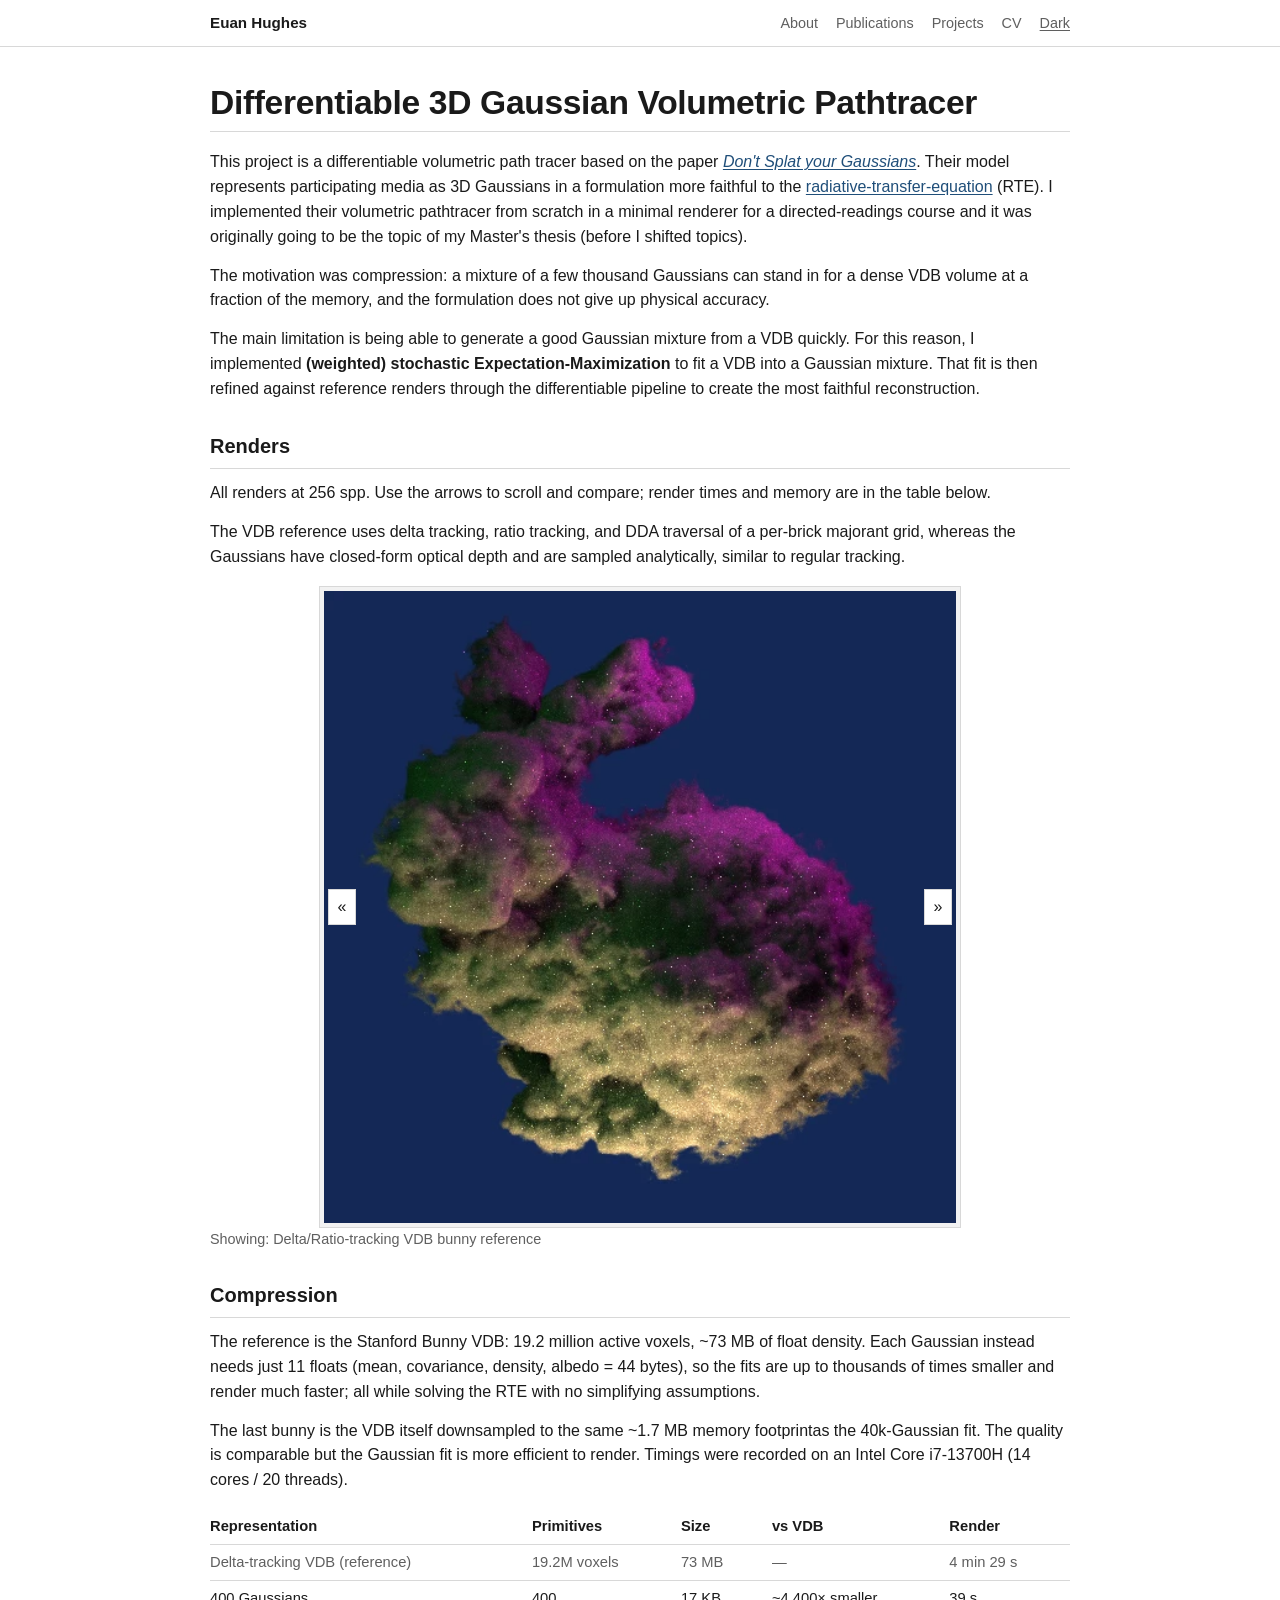
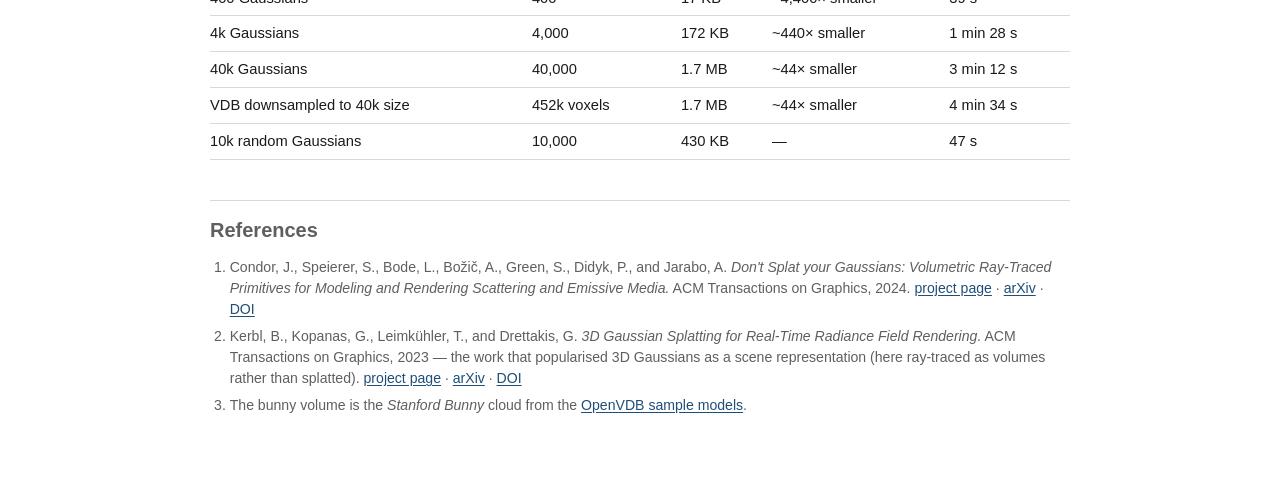
==== projects/gaussian-pathtracer/index.html @ f70f2815 "Personal website" ====
<!DOCTYPE html>
<html lang="en" data-theme="dark">
<head>
    <meta charset="UTF-8">
    <meta name="viewport" content="width=device-width, initial-scale=1.0">
    <title>Differentiable 3D Gaussian Volumetric Pathtracer - Euan Hughes</title>
    <meta name="description" content="A differentiable volumetric path tracer using 3D Gaussians in a faithful radiative-transfer formulation.">
    <link rel="icon" type="image/webp" href="../../assets/images/pfp.webp">
    <script>
        (function () {
            try {
                var t = localStorage.getItem('theme');
                if (t !== 'light' && t !== 'dark')
                    t = matchMedia('(prefers-color-scheme: light)').matches ? 'light' : 'dark';
                document.documentElement.setAttribute('data-theme', t);
            } catch (e) {}
        })();
    </script>
    <link rel="stylesheet" href="../../style.css">
    <link rel="stylesheet" href="../article.css">
    <script src="../../assets/nav.js"></script>
</head>
<body>

<site-nav home="../../"></site-nav>

<main class="pa-root">

    <h1 class="pa-title">Differentiable 3D Gaussian Volumetric Pathtracer</h1>

    <div class="pa-body">
        <p>This project is a differentiable volumetric path tracer based on the paper <a href="https://arcanous98.github.io/projectPages/gaussianVolumes.html" target="_blank" rel="noopener"><em>Don't Splat your Gaussians</em></a>. 
        Their model represents participating media as 3D Gaussians in a formulation more faithful to the <a href="https://en.wikipedia.org/wiki/Radiative_transfer" target="_blank" rel="noopener">radiative-transfer-equation</a> (RTE). 
        I implemented their volumetric pathtracer from scratch in a minimal renderer for a directed-readings course and it was originally
        going to be the topic of my Master's thesis (before I shifted topics).</p>

        <p>The motivation was compression: a mixture of a few thousand Gaussians can stand in for a
            dense VDB volume at a fraction of the memory, and the formulation does not give up physical
            accuracy.
        </p>

        <p>
        The main limitation is being able to generate a good Gaussian mixture from a VDB quickly.
        For this reason, I implemented <strong>(weighted) stochastic Expectation-Maximization</strong> to fit a
        VDB into a Gaussian mixture. That fit is then refined against reference renders through the differentiable pipeline to create
        the most faithful reconstruction.
        </p>

        <h2>Renders</h2>
        <p>All renders at 256&nbsp;spp. Use the arrows to scroll and compare; render times and memory are
        in the table below.
        </p>

        <p>The VDB reference uses delta tracking, ratio tracking, and DDA traversal of a per-brick
        majorant grid, whereas the Gaussians have closed-form optical depth and are sampled analytically, similar to regular tracking.
        </p>

        <figure class="gal gal-square" aria-label="Gaussian vs VDB renders">
            <ul class="gal-track">
                <li class="gal-slide is-active" data-label="Delta/Ratio-tracking VDB bunny reference"><img src="renders/vdb.webp"  width="512" height="512" loading="eager" decoding="async"></li>
                <li class="gal-slide" aria-hidden="true" data-label="VDB bunny compressed as 400 Gaussians"><img src="renders/g400.webp" width="512" height="512" loading="lazy" decoding="async"></li>
                <li class="gal-slide" aria-hidden="true" data-label="VDB bunny compressed as 4k Gaussians"><img src="renders/g4k.webp"  width="512" height="512" loading="lazy" decoding="async"></li>
                <li class="gal-slide" aria-hidden="true" data-label="VDB bunny compressed as 40k Gaussians"><img src="renders/g40k.webp" width="512" height="512" loading="lazy" decoding="async"></li>
                <li class="gal-slide" aria-hidden="true" data-label="VDB downsampled to the 40k-Gaussian size (~44&times; smaller)"><img src="renders/vdb44x.webp" width="512" height="512" loading="lazy" decoding="async"></li>
                <li class="gal-slide" aria-hidden="true" data-label="10k random Gaussians"><img src="renders/r10k.webp" width="512" height="512" loading="lazy" decoding="async"></li>
            </ul>
            <button class="gal-nav gal-prev" type="button" aria-label="Previous render">&laquo;</button>
            <button class="gal-nav gal-next" type="button" aria-label="Next render">&raquo;</button>
        </figure>
        <p class="gal-from">Showing: <span class="gal-label-name">Delta-tracking VDB (reference)</span></p>

        <h2>Compression</h2>
        <p>The reference is the Stanford Bunny VDB: 19.2&nbsp;million active voxels, ~73&nbsp;MB of float
        density. Each Gaussian instead needs just 11 floats (mean, covariance, density, albedo =
        44&nbsp;bytes), so the fits are up to thousands of times smaller and render much faster; 
        all while solving the RTE with no simplifying assumptions.
        </p>

        <p>The last bunny is the VDB itself downsampled to the same ~1.7&nbsp;MB memory footprintas the 40k-Gaussian fit. 
        The quality is comparable but the Gaussian fit is more efficient to render. Timings were recorded on an Intel Core i7-13700H (14 cores / 20 threads).</p>

        <table class="pa-table">
            <thead>
                <tr><th>Representation</th><th>Primitives</th><th>Size</th><th>vs VDB</th><th>Render</th></tr>
            </thead>
            <tbody>
                <tr><td>Delta-tracking VDB (reference)</td><td>19.2M voxels</td><td>73&nbsp;MB</td><td>&mdash;</td><td>4&nbsp;min&nbsp;29&nbsp;s</td></tr>
                <tr><td>400 Gaussians</td><td>400</td><td>17&nbsp;KB</td><td>~4,400&times; smaller</td><td>39&nbsp;s</td></tr>
                <tr><td>4k Gaussians</td><td>4,000</td><td>172&nbsp;KB</td><td>~440&times; smaller</td><td>1&nbsp;min&nbsp;28&nbsp;s</td></tr>
                <tr><td>40k Gaussians</td><td>40,000</td><td>1.7&nbsp;MB</td><td>~44&times; smaller</td><td>3&nbsp;min&nbsp;12&nbsp;s</td></tr>
                <tr><td>VDB downsampled to 40k size</td><td>452k voxels</td><td>1.7&nbsp;MB</td><td>~44&times; smaller</td><td>4&nbsp;min&nbsp;34&nbsp;s</td></tr>
                <tr><td>10k random Gaussians</td><td>10,000</td><td>430&nbsp;KB</td><td>&mdash;</td><td>47&nbsp;s</td></tr>
            </tbody>
        </table>
    </div>

    <footer class="pa-refs">
        <h2>References</h2>
        <ol>
            <li>Condor, J., Speierer, S., Bode, L., Bo&#382;i&#269;, A., Green, S., Didyk, P., and Jarabo, A.
                <i>Don't Splat your Gaussians: Volumetric Ray-Traced Primitives for Modeling and Rendering
                Scattering and Emissive Media.</i> ACM Transactions on Graphics, 2024.
                <a href="https://arcanous98.github.io/projectPages/gaussianVolumes.html" target="_blank" rel="noopener">project page</a> &middot;
                <a href="https://arxiv.org/abs/2405.15425" target="_blank" rel="noopener">arXiv</a> &middot;
                <a href="https://doi.org/10.1145/3711853" target="_blank" rel="noopener">DOI</a></li>
            <li>Kerbl, B., Kopanas, G., Leimk&uuml;hler, T., and Drettakis, G.
                <i>3D Gaussian Splatting for Real-Time Radiance Field Rendering.</i>
                ACM Transactions on Graphics, 2023 &mdash; the work that popularised 3D Gaussians
                as a scene representation (here ray-traced as volumes rather than splatted).
                <a href="https://repo-sam.inria.fr/fungraph/3d-gaussian-splatting/" target="_blank" rel="noopener">project page</a> &middot;
                <a href="https://arxiv.org/abs/2308.04079" target="_blank" rel="noopener">arXiv</a> &middot;
                <a href="https://doi.org/10.1145/3592433" target="_blank" rel="noopener">DOI</a></li>
            <li>The bunny volume is the <i>Stanford Bunny</i> cloud from the
                <a href="https://www.openvdb.org/download/" target="_blank" rel="noopener">OpenVDB sample models</a>.</li>
        </ol>
    </footer>

</main>

<script>
    // Single-image carousel: scroll through renders
    (function () {
        const gal = document.querySelector('.gal');
        if (!gal) return;
        const slides = [...gal.querySelectorAll('.gal-slide')];
        const labelName = document.querySelector('.gal-label-name');
        let i = 0;

        function label(slide) {
            if (labelName) labelName.textContent = slide.dataset.label;
        }
        function show(n) {
            slides[i].classList.remove('is-active');
            slides[i].setAttribute('aria-hidden', 'true');
            i = (n + slides.length) % slides.length;
            slides[i].classList.add('is-active');
            slides[i].removeAttribute('aria-hidden');
            label(slides[i]);
        }
        gal.querySelector('.gal-prev').addEventListener('click', () => show(i - 1));
        gal.querySelector('.gal-next').addEventListener('click', () => show(i + 1));
        label(slides[i]);
    })();
</script>
</body>
</html>
---- style.css ----
/* Site-wide styles. Two themes, one accent colour, no decoration. */

:root {
    --max-width: 860px;
    --nav-h: 46px;
    --font-sans: -apple-system, BlinkMacSystemFont, "Segoe UI", Roboto, Helvetica, Arial, sans-serif;
    --font-mono: ui-monospace, "DejaVu Sans Mono", Menlo, Consolas, monospace;
}

/* Dark (default) */
:root, [data-theme="dark"] {
    --bg-color: #131313;
    --bg-elevated: #1c1c1c;
    --text-color: #dcdcdc;
    --muted-color: #8d8d8d;
    --accent-color: #8fb6d9;
    --link-color: #8fb6d9;
    --border-color: #303030;
    --surface-tint: #1c1c1c;
    --gal-panel: #000;
}

/* Light */
[data-theme="light"] {
    --bg-color: #ffffff;
    --bg-elevated: #f2f2f2;
    --text-color: #1a1a1a;
    --muted-color: #5f5f5f;
    --accent-color: #1f4e79;
    --link-color: #1f4e79;
    --border-color: #d8d8d8;
    --surface-tint: #f2f2f2;
    --gal-panel: #f2f2f2;
}

body {
    margin: 0;
    padding: 0;
    font-family: var(--font-sans);
    font-size: 16px;
    color: var(--text-color);
    background: var(--bg-color);
    line-height: 1.55;
}

a { color: var(--link-color); text-decoration: underline; text-underline-offset: 2px; }
a:hover { text-decoration: none; }

/* Nav */
.nav {
    position: sticky;
    top: 0;
    z-index: 50;
    background: var(--bg-color);
    border-bottom: 1px solid var(--border-color);
}
.nav-inner {
    max-width: var(--max-width);
    margin: 0 auto;
    min-height: var(--nav-h);
    padding: 0 20px;
    display: flex;
    align-items: center;
    justify-content: space-between;
    flex-wrap: wrap;
    gap: 4px 24px;
    font-size: 0.9rem;
}
.nav a { text-decoration: none; }
.nav a:hover { text-decoration: underline; }
.nav-name { font-size: 0.95rem; color: var(--text-color); font-weight: 600; }
.nav-links { display: flex; align-items: center; gap: 18px; }
.nav-links a { color: var(--muted-color); }
.nav-links a:hover { color: var(--text-color); }

.theme-toggle {
    padding: 0;
    border: none;
    background: none;
    font: inherit;
    color: var(--muted-color);
    cursor: pointer;
    text-decoration: underline;
    text-underline-offset: 2px;
}
.theme-toggle:hover { color: var(--text-color); }
/* The toggle names the mode it switches TO. */
.theme-toggle .tt-dark { display: none; }
[data-theme="light"] .theme-toggle .tt-dark { display: inline; }
[data-theme="light"] .theme-toggle .tt-light { display: none; }

/* Page */
.container {
    max-width: var(--max-width);
    margin: 0 auto;
    padding: 0 20px 80px;
}
.container > section { margin-top: 38px; }
:where(#about, #gallery, #projects, #publications) { scroll-margin-top: 56px; }
#top { scroll-margin-top: 200px; }

section h2 {
    font-size: 1.25rem;
    font-weight: 600;
    margin: 0 0 14px;
    padding-bottom: 6px;
    border-bottom: 1px solid var(--border-color);
}

/* Header */
.header { padding: 34px 0 0; }
.header-name { display: flex; align-items: baseline; gap: 12px; flex-wrap: wrap; }
.name {
    font-size: clamp(2.1rem, 5.5vw, 2.9rem);
    font-weight: 600;
    letter-spacing: -0.01em;
    line-height: 1.1;
}
.pronunciation { font-size: 0.95rem; color: var(--muted-color); }

.hero-tagline { margin: 8px 0 0; }

.contact-row { margin: 10px 0 0; color: var(--muted-color); font-size: 0.95rem; }
.contact-row .sep { padding: 0 4px; }

.status-line { margin-top: 10px; color: var(--muted-color); max-width: 75ch; }
.status-line strong { color: var(--text-color); font-weight: 600; }

.hero-rule { height: 1px; margin-top: 20px; background: var(--border-color); }
.last-updated { margin-top: 8px; font-size: 0.82rem; color: var(--muted-color); }

/* About */
.bio p, .bio ul { margin: 0 0 10px; }
.bio ul { padding-left: 1.4em; }
.bio li { margin: 2px 0; }

/* Render carousel */
.gal-caption { color: var(--muted-color); font-size: 0.9rem; margin: 0 0 8px; }
.gal {
    position: relative;
    width: 100%;
    aspect-ratio: 16 / 9;
    overflow: hidden;
    border: 1px solid var(--border-color);
    background: var(--gal-panel);
    margin: 0;
}
.gal-track { list-style: none; margin: 0; padding: 0; }
.gal-slide {
    position: absolute;
    inset: 0;
    margin: 0;
    opacity: 0;
    transition: opacity 0.5s linear;
}
.gal-slide.is-active { opacity: 1; z-index: 1; }
.gal-slide img {
    width: 100%;
    height: 100%;
    object-fit: cover;
    object-position: center;
    display: block;
    pointer-events: none;
}

.gal-nav {
    position: absolute;
    top: 50%;
    transform: translateY(-50%);
    z-index: 3;
    width: 28px;
    height: 36px;
    display: flex;
    align-items: center;
    justify-content: center;
    padding: 0;
    border: 1px solid var(--border-color);
    background: var(--bg-color);
    color: var(--text-color);
    font-size: 1rem;
    line-height: 1;
    cursor: pointer;
}
.gal-nav:hover { background: var(--bg-elevated); }
.gal-prev { left: 8px; }
.gal-next { right: 8px; }

.gal-from { margin: 8px 0 0; font-size: 0.9rem; color: var(--muted-color); }

/* Publications */
.pub {
    display: grid;
    grid-template-columns: 160px 1fr;
    gap: 18px;
    align-items: start;
}
.pub img {
    width: 160px;
    aspect-ratio: 4 / 3;
    object-fit: cover;
    border: 1px solid var(--border-color);
}
.pub-title { font-weight: 600; margin-top: 2px; line-height: 1.35; }
.pub-meta, .pub-links { font-size: 0.9rem; color: var(--muted-color); margin-top: 5px; }

/* Projects */
.project-list { display: flex; flex-direction: column; gap: 16px; }
.project-row {
    display: grid;
    grid-template-columns: 120px 1fr;
    gap: 16px;
    align-items: start;
}
.project-thumb {
    width: 120px;
    aspect-ratio: 16 / 9;
    object-fit: cover;
    border: 1px solid var(--border-color);
}
.project-thumb-placeholder {
    width: 120px;
    aspect-ratio: 16 / 9;
    display: flex;
    align-items: center;
    justify-content: center;
    text-align: center;
    border: 1px solid var(--border-color);
    background: var(--surface-tint);
    color: var(--muted-color);
    font-size: 0.7rem;
    padding: 4px;
}
.project-info { min-width: 0; }
.project-title { font-weight: 600; }
.project-desc { color: var(--muted-color); font-size: 0.92rem; margin: 3px 0 0; }

.tag { font-size: 0.85rem; font-weight: 400; font-style: italic; color: var(--muted-color); white-space: nowrap; }

@media (prefers-reduced-motion: reduce) {
    .gal-slide { transition: none; }
}

@media (max-width: 800px) {
    .pub { grid-template-columns: 1fr; }
    .pub img { display: block; }
    .project-row { grid-template-columns: 96px 1fr; gap: 12px; }
    .project-thumb, .project-thumb-placeholder { width: 96px; }
}

@media (max-width: 640px) {
    :where(#about, #gallery, #projects, #publications) { scroll-margin-top: 96px; }

    .header { padding-top: 18px; }
    .hero-rule { margin-top: 14px; }
    #gallery { margin-top: 20px; }
    .gal { aspect-ratio: 3 / 2; }

    .nav-inner {
        flex-wrap: nowrap;
        gap: 0 8px;
        padding: 0 12px;
        font-size: 0.8rem;
    }
    .nav-links { gap: 10px; }
    .nav-links a, .theme-toggle { white-space: nowrap; }
}
---- projects/article.css ----
/* Project pages: article layout shared by everything under projects/. */

.pa-root {
    max-width: var(--max-width);
    margin: 0 auto;
    padding: 30px 20px 80px;
}

.pa-title {
    font-size: clamp(1.7rem, 4vw, 2.1rem);
    font-weight: 600;
    letter-spacing: -0.01em;
    line-height: 1.2;
    margin: 6px 0 18px;
    padding-bottom: 8px;
    border-bottom: 1px solid var(--border-color);
}

.pa-root h2 {
    font-size: 1.25rem;
    font-weight: 600;
    margin: 30px 0 12px;
    padding-bottom: 6px;
    border-bottom: 1px solid var(--border-color);
}

.pa-root h3 {
    font-size: 1.05rem;
    font-weight: 600;
    margin: 20px 0 6px;
}

.pa-body p { margin: 0 0 14px; }
.pa-body ul, .pa-body ol { margin: 0 0 14px; padding-left: 1.4em; }
.pa-body li { margin: 4px 0; }
.pa-body code {
    font-family: var(--font-mono);
    font-size: 0.88em;
    background: var(--surface-tint);
    border: 1px solid var(--border-color);
    padding: 0 4px;
}

.pa-figure { margin: 20px 0; }
.pa-figure img {
    display: block;
    max-width: 100%;
    height: auto;
    border: 1px solid var(--border-color);
}
.pa-figure figcaption {
    margin-top: 6px;
    font-size: 0.88rem;
    color: var(--muted-color);
    max-width: 70ch;
}
.pa-figure .pa-img-placeholder {
    display: flex;
    align-items: center;
    justify-content: center;
    aspect-ratio: 16 / 9;
    background: var(--surface-tint);
    border: 1px solid var(--border-color);
    color: var(--muted-color);
    font-size: 0.9rem;
}

/* Render gallery */
.pa-gallery {
    column-width: 300px;
    column-gap: 12px;
    margin: 20px 0;
}
.pa-gallery a {
    display: block;
    break-inside: avoid;
    margin-bottom: 12px;
    text-decoration: none;
}
.pa-gallery img {
    display: block;
    width: 100%;
    height: auto;
    border: 1px solid var(--border-color);
}

/* Square carousel (shares .gal from style.css) */
.gal-square { aspect-ratio: 1 / 1; max-width: 640px; margin: 16px auto 0; }
.gal-square .gal-slide img { object-fit: contain; background: var(--gal-panel); }

/* Comparison table */
.pa-table {
    width: 100%;
    border-collapse: collapse;
    margin: 16px 0;
    font-size: 0.92rem;
}
.pa-table th, .pa-table td {
    text-align: left;
    padding: 6px 12px 6px 0;
    border-bottom: 1px solid var(--border-color);
}
.pa-table th { font-weight: 600; }
.pa-table tbody tr:first-child td { color: var(--muted-color); } /* reference row */

.pa-refs {
    margin: 40px 0 0;
    padding-top: 14px;
    border-top: 1px solid var(--border-color);
    color: var(--muted-color);
    font-size: 0.88rem;
    line-height: 1.5;
}
.pa-refs h2 { margin-top: 0; border-bottom: none; padding-bottom: 0; }
.pa-refs p { margin: 0 0 8px; }
.pa-refs ul, .pa-refs ol { margin: 0; padding-left: 1.4em; }
.pa-refs li { margin: 6px 0; }
.pa-refs a { word-break: break-word; }
.pa-refs-head { margin-top: 14px; }

@media (max-width: 800px) {
    .pa-root { padding-top: 20px; }
}
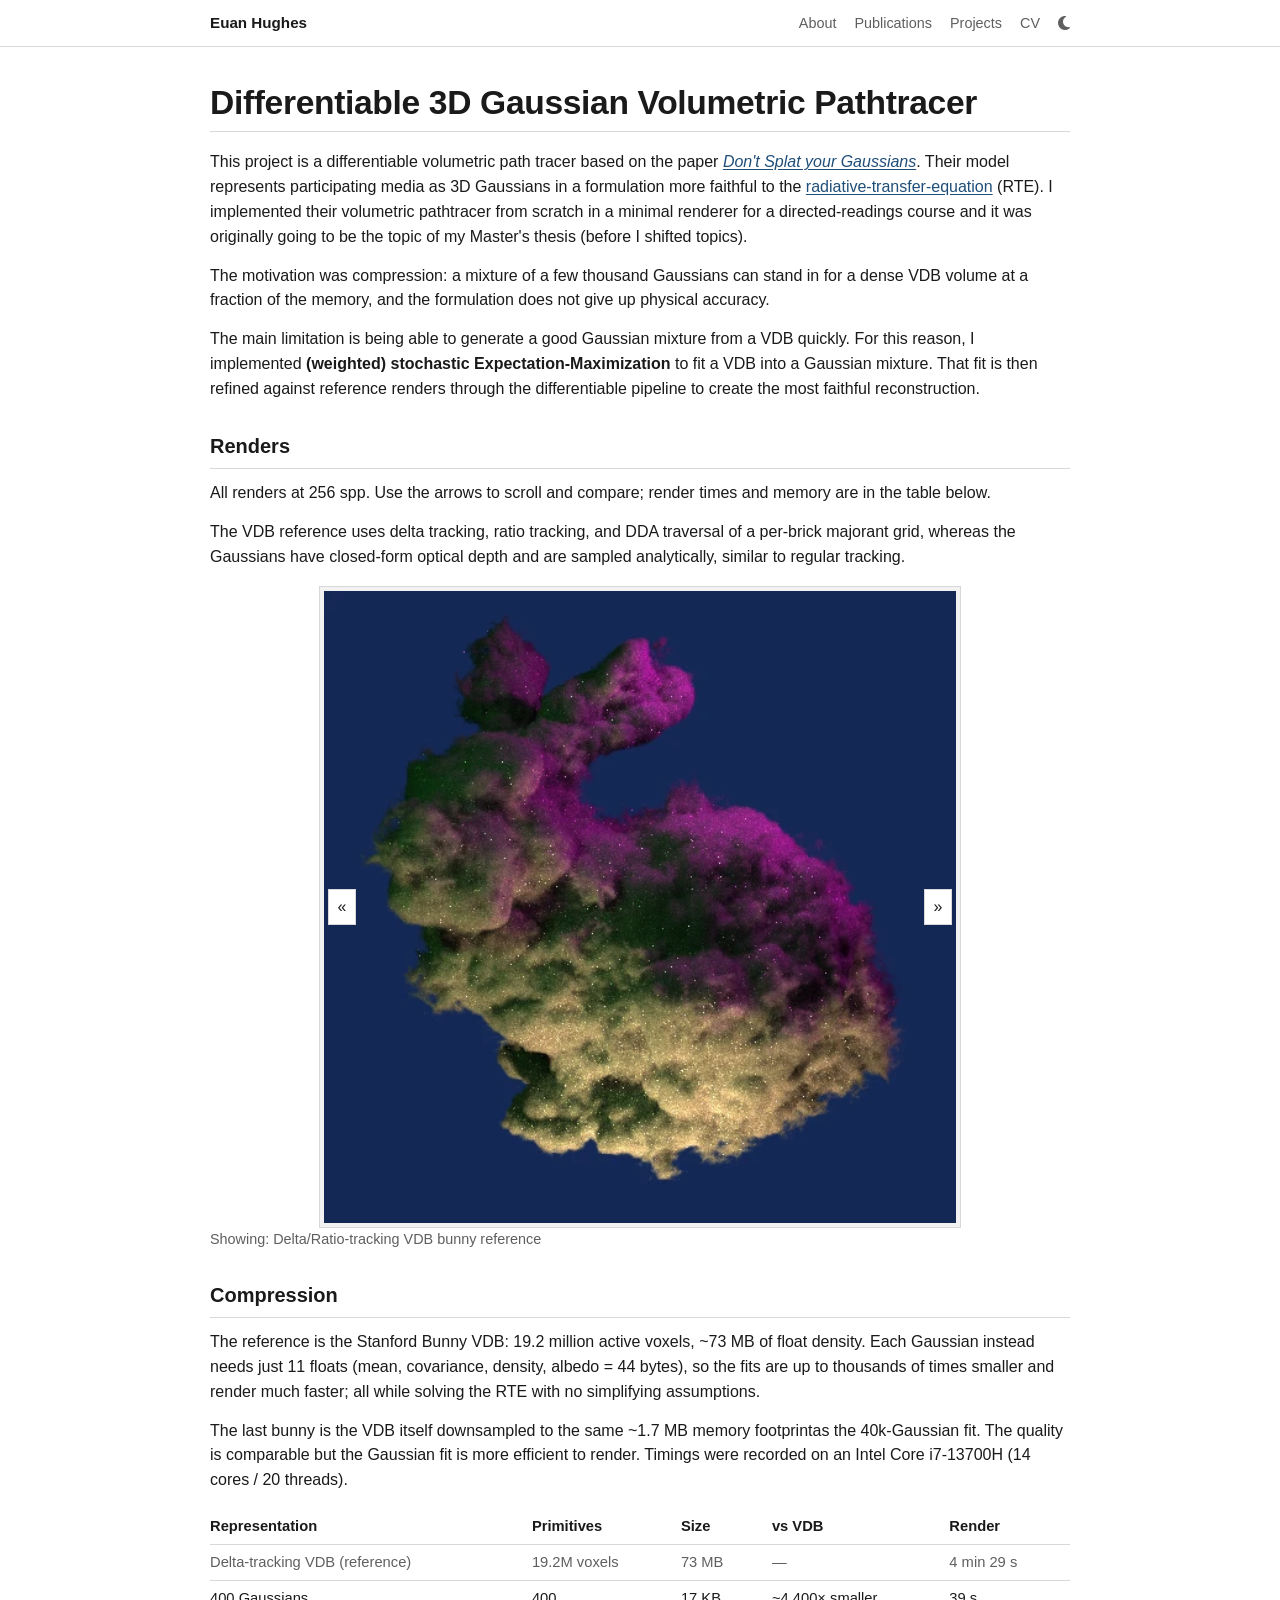
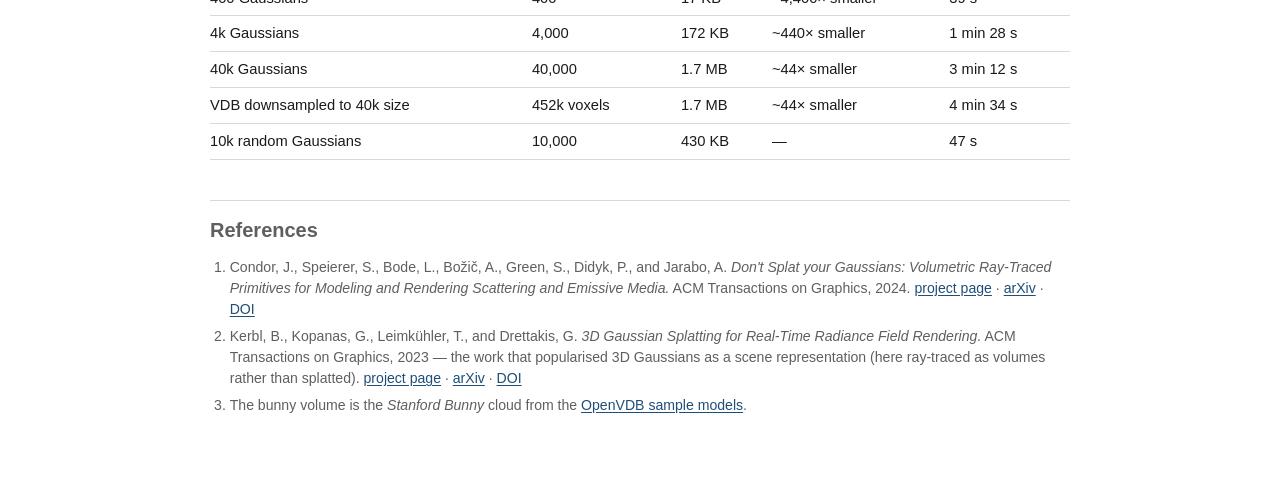
==== commit 2fe5ba48: "Add back icons" ====
--- a/projects/gaussian-pathtracer/index.html
+++ b/projects/gaussian-pathtracer/index.html
@@ -16,6 +16,7 @@
             } catch (e) {}
         })();
     </script>
+    <link rel="stylesheet" href="../../assets/fontawesome/css/all.min.css">
     <link rel="stylesheet" href="../../style.css">
     <link rel="stylesheet" href="../article.css">
     <script src="../../assets/nav.js"></script>
--- a/assets/fontawesome/css/all.min.css
+++ b/assets/fontawesome/css/all.min.css
@@ -0,0 +1,48 @@
+@font-face {
+  font-family: "Font Awesome 6 Free";
+  font-style: normal;
+  font-weight: 900;
+  font-display: swap;
+  src: url("../webfonts/fa-solid-900.woff2") format("woff2"),
+       url("../webfonts/fa-solid-900.ttf") format("truetype");
+}
+
+@font-face {
+  font-family: "Font Awesome 6 Brands";
+  font-style: normal;
+  font-weight: 400;
+  font-display: swap;
+  src: url("../webfonts/fa-brands-400.woff2") format("woff2"),
+       url("../webfonts/fa-brands-400.ttf") format("truetype");
+}
+
+.fa-solid, .fa-brands {
+  -moz-osx-font-smoothing: grayscale;
+  -webkit-font-smoothing: antialiased;
+  display: inline-block;
+  font-style: normal;
+  font-variant: normal;
+  line-height: 1;
+  text-rendering: auto;
+}
+
+.fa-solid {
+  font-family: "Font Awesome 6 Free";
+  font-weight: 900;
+}
+
+.fa-brands {
+  font-family: "Font Awesome 6 Brands";
+  font-weight: 400;
+}
+
+.fa-envelope::before { content: "\f0e0"; }
+.fa-file-pdf::before { content: "\f1c1"; }
+.fa-arrow-left::before { content: "\f060"; }
+.fa-trophy::before { content: "\f091"; }
+.fa-star::before { content: "\f005"; }
+.fa-play::before { content: "\f04b"; }
+.fa-linkedin::before { content: "\f08c"; }
+.fa-github::before { content: "\f09b"; }
+.fa-sun::before { content: "\f185"; }
+.fa-moon::before { content: "\f186"; }
--- a/style.css
+++ b/style.css
@@ -74,19 +74,20 @@
 .nav-links a:hover { color: var(--text-color); }
 
 .theme-toggle {
+    display: inline-flex;
+    align-items: center;
     padding: 0;
     border: none;
     background: none;
-    font: inherit;
+    font-size: 1rem;
+    line-height: 1;
     color: var(--muted-color);
     cursor: pointer;
-    text-decoration: underline;
-    text-underline-offset: 2px;
 }
 .theme-toggle:hover { color: var(--text-color); }
-/* The toggle names the mode it switches TO. */
+/* The toggle shows the icon of the mode it switches TO. */
 .theme-toggle .tt-dark { display: none; }
-[data-theme="light"] .theme-toggle .tt-dark { display: inline; }
+[data-theme="light"] .theme-toggle .tt-dark { display: inline-block; }
 [data-theme="light"] .theme-toggle .tt-light { display: none; }
 
 /* Page */
@@ -121,7 +122,8 @@
 .hero-tagline { margin: 8px 0 0; }
 
 .contact-row { margin: 10px 0 0; color: var(--muted-color); font-size: 0.95rem; }
-.contact-row .sep { padding: 0 4px; }
+.contact-row .sep { padding: 0 6px; }
+.contact-row i { margin-right: 6px; font-size: 0.95em; }
 
 .status-line { margin-top: 10px; color: var(--muted-color); max-width: 75ch; }
 .status-line strong { color: var(--text-color); font-weight: 600; }
@@ -262,5 +264,6 @@
         font-size: 0.8rem;
     }
     .nav-links { gap: 10px; }
-    .nav-links a, .theme-toggle { white-space: nowrap; }
-}
+    .nav-links a { white-space: nowrap; }
+    .theme-toggle { font-size: 0.95rem; }
+}
